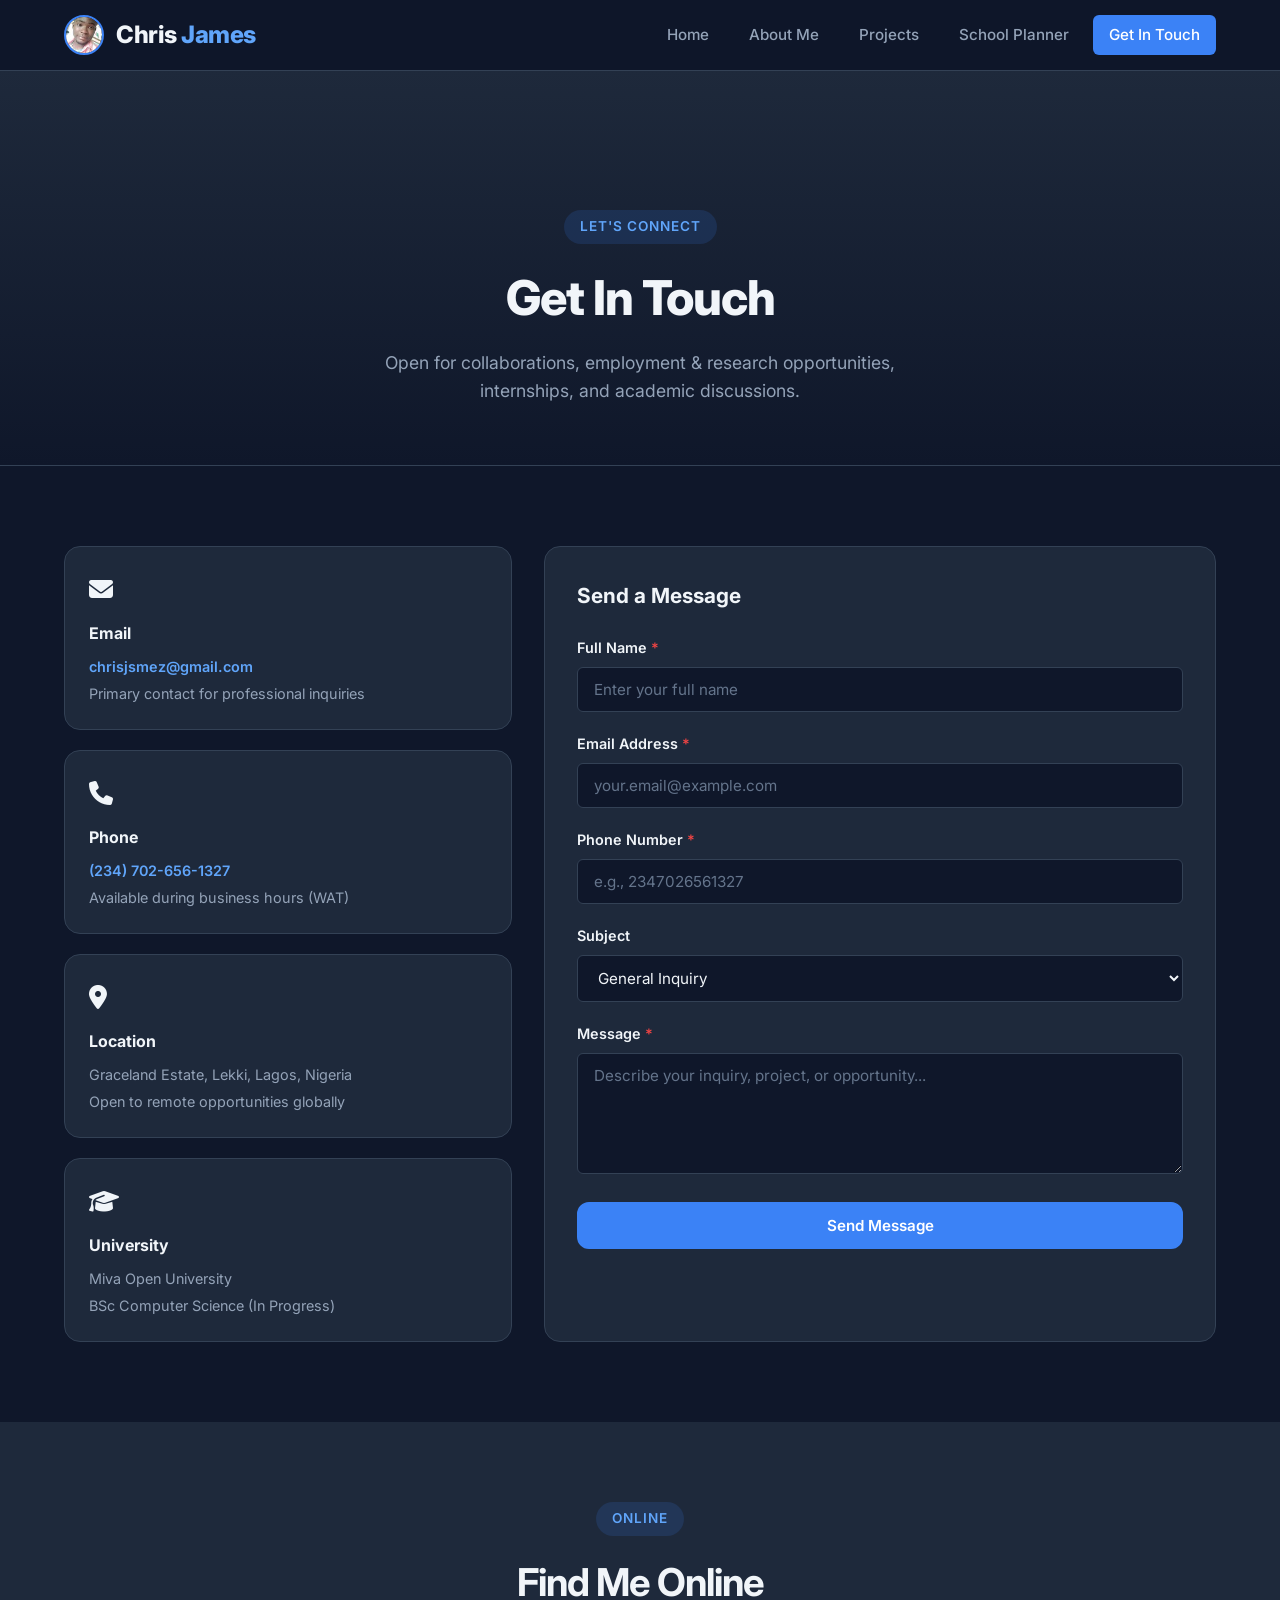
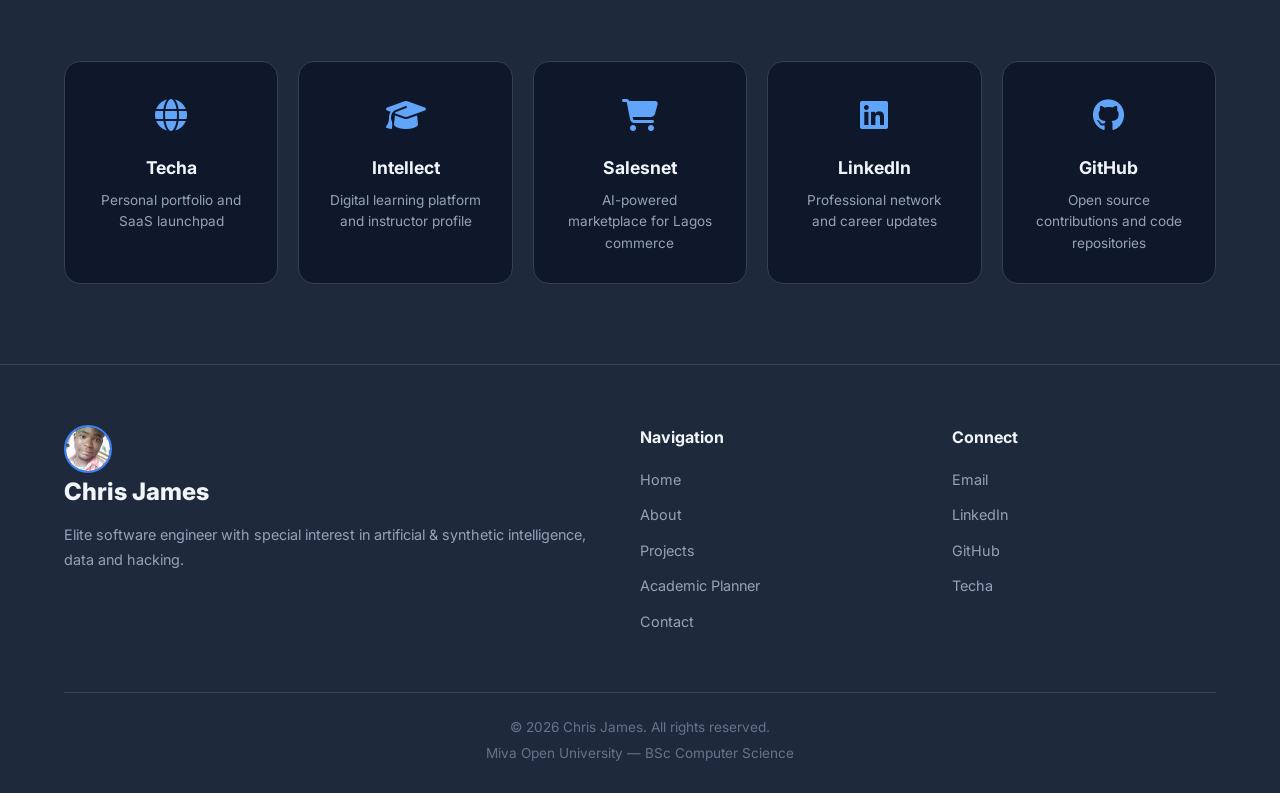
==== contact.html @ 39017139 "improved the contacts and performance page" ====
<!DOCTYPE html>
<html lang="en">
<head>
    <meta charset="UTF-8">
    <meta name="viewport" content="width=device-width, initial-scale=1.0">
    <meta name="description" content="Contact Christopher James - get in touch for collaborations, projects, or academic inquiries.">
    <title>Contact | Christopher James</title>
    <link rel="icon" href="assets/images/me/edidem.webp">
    <link rel="stylesheet" href="./assets/css/style.css">
    <link rel="preconnect" href="https://fonts.googleapis.com">
    <link href="https://fonts.googleapis.com/css2?family=Inter:wght@300;400;500;600;700;800&display=swap" rel="stylesheet">
    <link rel="stylesheet" href="https://cdnjs.cloudflare.com/ajax/libs/font-awesome/6.5.1/css/all.min.css">
<base target="_blank">
</head>
<body>
    <!-- Navigation -->
    <nav class="navbar" id="navbar">
        <div class="nav-container">
            <a href="index.html" class="nav-brand">
                <img src="assets/images/avatar-nav.jpg" alt="Christopher James" class="nav-avatar">
                <span class="nav-logo">Chris <span style="color: #60a5fa;">James</span></span>
            </a>
            <button class="nav-toggle" id="navToggle" aria-label="Toggle navigation">
                <span class="hamburger"></span>
                <span class="hamburger"></span>
                <span class="hamburger"></span>
            </button>
            <ul class="nav-menu" id="navMenu">
                <li><a href="index.html" class="nav-link">Home</a></li>
                <li><a href="about.html" class="nav-link">About Me</a></li>
                <li><a href="projects.html" class="nav-link">Projects</a></li>
                <li><a href="academic.html" class="nav-link">School Planner</a></li>
                <li><a href="contact.html" class="nav-link active">Get In Touch</a></li>
            </ul>
        </div>
    </nav>

    <main class="page-content">
        <section class="page-header">
            <div class="container">
                <span class="page-tag">Let's Connect</span>
                <h1 class="page-title">Get In Touch</h1>
                <p class="page-desc">Open for collaborations, employment & research opportunities, internships, and academic discussions.</p>
            </div>
        </section>

        <section class="section">
            <div class="container">
                <div class="contact-layout">
                    <!-- Contact Info -->
                    <div class="contact-info">
                        <div class="info-card">
                            <div class="info-icon"><i class="fas fa-envelope"></i></div>
                            <h3>Email</h3>
                            <p><a href="mailto:chrisjsmez@gmail.com">chrisjsmez@gmail.com</a></p>
                            <p class="info-note">Primary contact for professional inquiries</p>
                        </div>
                        <div class="info-card">
                            <div class="info-icon"><i class="fas fa-phone"></i></div>
                            <h3>Phone</h3>
                            <p><a href="tel:+2347026561327">(234) 702-656-1327</a></p>
                            <p class="info-note">Available during business hours (WAT)</p>
                        </div>
                        <div class="info-card">
                            <div class="info-icon"><i class="fas fa-location-dot"></i></div>
                            <h3>Location</h3>
                            <p>Graceland Estate, Lekki, Lagos, Nigeria</p>
                            <p class="info-note">Open to remote opportunities globally</p>
                        </div>
                        <div class="info-card">
                            <div class="info-icon"><i class="fas fa-graduation-cap"></i></div>
                            <h3>University</h3>
                            <p>Miva Open University</p>
                            <p class="info-note">BSc Computer Science (In Progress)</p>
                        </div>
                    </div>

                    <!-- Contact Form -->
                    <div class="contact-form-card">
                        <h2>Send a Message</h2>
                        <form id="contactForm" class="contact-form" novalidate>
                            <div class="form-group">
                                <label for="contactName">Full Name <span class="required">*</span></label>
                                <input type="text" id="contactName" name="name" placeholder="Enter your full name" required>
                                <span class="error-message" id="nameError">Name is required</span>
                            </div>
                            <div class="form-group">
                                <label for="contactEmail">Email Address <span class="required">*</span></label>
                                <input type="email" id="contactEmail" name="email" placeholder="your.email@example.com" required>
                                <span class="error-message" id="emailError">Please enter a valid email address</span>
                            </div>
                            <div class="form-group">
                                <label for="contactPhone">Phone Number <span class="required">*</span></label>
                                <input type="tel" id="contactPhone" name="phone" placeholder="e.g., 2347026561327" required>
                                <span class="error-message" id="phoneError">Phone number must contain only digits</span>
                            </div>
                            <div class="form-group">
                                <label for="contactSubject">Subject</label>
                                <select id="contactSubject" name="subject">
                                    <option value="general">General Inquiry</option>
                                    <option value="collaboration">Project Collaboration</option>
                                    <option value="internship">Internship Opportunity</option>
                                    <option value="academic">Academic Discussion</option>
                                    <option value="hiring">Hiring / Recruitment</option>
                                </select>
                            </div>
                            <div class="form-group">
                                <label for="contactMessage">Message <span class="required">*</span></label>
                                <textarea id="contactMessage" name="message" rows="5" placeholder="Describe your inquiry, project, or opportunity..." required></textarea>
                                <span class="error-message" id="messageError">Message cannot be empty</span>
                            </div>
                            <button type="submit" class="btn btn-primary btn-full">Send Message</button>
                        </form>
                        <div id="formSuccess" class="form-success">
                            <div class="success-icon"><i class="fas fa-check"></i></div>
                            <h3>Message Sent Successfully</h3>
                            <p>Thank you for reaching out. I will respond within 24-48 hours.</p>
                        </div>
                    </div>
                </div>
            </div>
        </section>

        <!-- Social Links -->
        <section class="section section-alt">
            <div class="container">
                <div class="section-header">
                    <span class="section-tag">Online</span>
                    <h2 class="section-title">Find Me Online</h2>
                </div>
                <div class="social-grid">
                    <a href="https://techa.salesnet.ng" target="_blank" class="social-card">
                        <div class="social-icon"><i class="fas fa-globe"></i></div>
                        <h3>Techa</h3>
                        <p>Personal portfolio and SaaS launchpad</p>
                    </a>
                    <a href="https://intellect.salesnet.ng/instructors/chrisjsm" target="_blank" class="social-card">
                        <div class="social-icon"><i class="fas fa-graduation-cap"></i></div>
                        <h3>Intellect</h3>
                        <p>Digital learning platform and instructor profile</p>
                    </a>
                    <a href="https://salesnet.ng" target="_blank" class="social-card">
                        <div class="social-icon"><i class="fas fa-cart-shopping"></i></div>
                        <h3>Salesnet</h3>
                        <p>AI-powered marketplace for Lagos commerce</p>
                    </a>
                    <a href="https://linkedin.com" target="_blank" class="social-card">
                        <div class="social-icon"><i class="fab fa-linkedin"></i></div>
                        <h3>LinkedIn</h3>
                        <p>Professional network and career updates</p>
                    </a>
                    <a href="https://github.com" target="_blank" class="social-card">
                        <div class="social-icon"><i class="fab fa-github"></i></div>
                        <h3>GitHub</h3>
                        <p>Open source contributions and code repositories</p>
                    </a>
                </div>
            </div>
        </section>
    </main>

    <!-- Footer -->
    <footer class="footer">
        <div class="container">
            <div class="footer-grid">
                <div class="footer-brand">
                    <a href="index.html" class="footer-logo-link">
                        <div class="footer-avatar-wrapper">
                            <img src="assets/images/avatar-nav.jpg" alt="Christopher James" class="footer-avatar">
                        </div>
                        <div class="footer-logo-text"> 
                            <span class="footer-logo">Chris James</span>
                        </div>
                    </a>
                    <p>Elite software engineer with special interest in artificial & synthetic intelligence, data and hacking.</p>
                </div>
                <div class="footer-links">
                    <h4>Navigation</h4>
                    <ul>
                        <li><a href="index.html">Home</a></li>
                        <li><a href="about.html">About</a></li>
                        <li><a href="projects.html">Projects</a></li>
                        <li><a href="academic.html">Academic Planner</a></li>
                        <li><a href="contact.html">Contact</a></li>
                    </ul>
                </div>
                <div class="footer-links">
                    <h4>Connect</h4>
                    <ul>
                        <li><a href="mailto:chrisjsmez@gmail.com">Email</a></li>
                        <li><a href="https://www.linkedin.com/in/chrisjsm/" target="_blank">LinkedIn</a></li>
                        <li><a href="https://github.com/russiantech" target="_blank">GitHub</a></li>
                        <li><a href="https://techa.salesnet.ng" target="_blank">Techa</a></li>
                    </ul>
                </div>
            </div>
            <div class="footer-bottom">
                <p>&copy; 2026 Chris James. All rights reserved.</p>
                <p>Miva Open University — BSc Computer Science</p>
            </div>
        </div>
    </footer>

    <script src="assets/js/main.js"></script>
    <script src="assets/js/contact.js"></script>
</body>
</html>
---- assets/css/style.css ----
/* ============================================
   CHRISTOPHER JAMES PORTFOLIO
   COS 106 - Introduction to Web Technologies
   Miva Open University
   ============================================ */

/* CSS Variables */
/*
:root {
    --primary: #5826ee;
    --primary-dark: #3f1bb3;
    --primary-light: #60a5fa;
    --secondary: #8b5cf6;
    --accent: #06b6d4;
    --success: #10b981;
    --warning: #f59e0b;
    --danger: #ef4444;

    --bg-dark: #0f172a;
    --bg-card: #1e293b;
    --bg-card-hover: #334155;
    --bg-input: #0f172a;

    --text-primary: #f1f5f9;
    --text-secondary: #94a3b8;
    --text-muted: #64748b;
    --text-inverse: #0f172a;

    --border: #334155;
    --border-light: #475569;

    --shadow-sm: 0 1px 2px rgba(0,0,0,0.3);
    --shadow: 0 4px 6px -1px rgba(0,0,0,0.4);
    --shadow-lg: 0 10px 15px -3px rgba(0,0,0,0.5);
    --shadow-glow: 0 0 20px rgba(59,130,246,0.3);

    --radius-sm: 6px;
    --radius: 12px;
    --radius-lg: 16px;
    --radius-xl: 24px;

    --transition: all 0.3s cubic-bezier(0.4, 0, 0.2, 1);
    --transition-slow: all 0.5s cubic-bezier(0.4, 0, 0.2, 1);
}
*/

/* v2 */

/* CSS Variables */
:root {
    --primary: #3b82f6;
    --primary-dark: #2563eb;
    --primary-light: #60a5fa;
    --secondary: #8b5cf6;
    --accent: #06b6d4;
    --success: #10b981;
    --warning: #f59e0b;
    --danger: #ef4444;

    --bg-dark: #0f172a;
    --bg-card: #1e293b;
    --bg-card-hover: #334155;
    --bg-input: #0f172a;

    --text-primary: #f1f5f9;
    --text-secondary: #94a3b8;
    --text-muted: #64748b;
    --text-inverse: #0f172a;

    --border: #334155;
    --border-light: #475569;

    --shadow-sm: 0 1px 2px rgba(0,0,0,0.3);
    --shadow: 0 4px 6px -1px rgba(0,0,0,0.4);
    --shadow-lg: 0 10px 15px -3px rgba(0,0,0,0.5);
    --shadow-glow: 0 0 20px rgba(59,130,246,0.3);

    --radius-sm: 6px;
    --radius: 12px;
    --radius-lg: 16px;
    --radius-xl: 24px;

    --transition: all 0.3s cubic-bezier(0.4, 0, 0.2, 1);
    --transition-slow: all 0.5s cubic-bezier(0.4, 0, 0.2, 1);
}

/* Reset & Base */
*, *::before, *::after {
    margin: 0;
    padding: 0;
    box-sizing: border-box;
}

html {
    scroll-behavior: smooth;
    font-size: 16px;
}

body {
    font-family: 'Inter', -apple-system, BlinkMacSystemFont, 'Segoe UI', Roboto, sans-serif;
    background-color: var(--bg-dark);
    color: var(--text-primary);
    line-height: 1.6;
    overflow-x: hidden;
    -webkit-font-smoothing: antialiased;
}

a {
    color: var(--primary-light);
    text-decoration: none;
    transition: var(--transition);
}

a:hover {
    color: var(--primary);
}

img {
    max-width: 100%;
    height: auto;
    display: block;
}

/* Container */
.container {
    max-width: 1200px;
    margin: 0 auto;
    padding: 0 24px;
}

/* ============================================
   NAVIGATION
   ============================================ */
.navbar {
    position: fixed;
    top: 0;
    left: 0;
    right: 0;
    z-index: 1000;
    background: rgba(15, 23, 42, 0.85);
    backdrop-filter: blur(20px);
    -webkit-backdrop-filter: blur(20px);
    border-bottom: 1px solid var(--border);
    transition: var(--transition);
}

.nav-container {
    max-width: 1200px;
    margin: 0 auto;
    padding: 0 24px;
    display: flex;
    align-items: center;
    justify-content: space-between;
    height: 70px;
}

.nav-logo {
    font-size: 1.5rem;
    font-weight: 800;
    color: var(--text-primary);
    letter-spacing: -0.5px;

    
}

.nav-brand { display: flex; align-items: center; gap: 12px; }
.nav-avatar { width: 40px; height: 40px; border-radius: 50%; border: 2px solid var(--primary); object-fit: cover; }


.logo-bracket {
    color: var(--primary);
}

.nav-menu {
    display: flex;
    list-style: none;
    gap: 8px;
}

.nav-link {
    display: block;
    padding: 8px 16px;
    border-radius: var(--radius-sm);
    color: var(--text-secondary);
    font-weight: 500;
    font-size: 0.95rem;
    transition: var(--transition);
}

.nav-link:hover,
.nav-link.active {
    color: var(--text-primary);
    background: var(--bg-card);
}

.nav-link.active {
    background: var(--primary);
    color: white;
}

/* Mobile Toggle */
.nav-toggle {
    display: none;
    flex-direction: column;
    gap: 5px;
    background: none;
    border: none;
    cursor: pointer;
    padding: 8px;
}

.hamburger {
    display: block;
    width: 24px;
    height: 2px;
    background: var(--text-primary);
    border-radius: 2px;
    transition: var(--transition);
}

/* ============================================
   HERO SECTION
   ============================================ */
.hero {
    position: relative;
    min-height: 100vh;
    display: flex;
    flex-direction: column;
    align-items: center;
    justify-content: center;
    text-align: center;
    padding: 120px 24px 80px;
    overflow: hidden;
}

.hero-bg {
    position: absolute;
    inset: 0;
    z-index: 0;
}

.hero-bg-img {
    width: 100%;
    height: 100%;
    object-fit: cover;
    opacity: 0.3;
}

.hero-overlay {
    position: absolute;
    inset: 0;
    background: linear-gradient(180deg, rgba(15,23,42,0.6) 0%, var(--bg-dark) 100%);
}

.hero-content {
    position: relative;
    z-index: 1;
    max-width: 800px;
}

.hero-avatar {
    margin-bottom: 24px;
}

.avatar-img {
    width: 160px;
    height: 160px;
    border-radius: 50%;
    border: 3px solid var(--primary);
    box-shadow: var(--shadow-glow);
    margin: 0 auto;
    object-fit: cover;
}

.hero-title {
    font-size: clamp(2.5rem, 5vw, 4rem);
    font-weight: 800;
    letter-spacing: -2px;
    margin-bottom: 12px;
    background: linear-gradient(135deg, var(--text-primary) 0%, var(--primary-light) 100%);
    -webkit-background-clip: text;
    -webkit-text-fill-color: transparent;
    background-clip: text;
}

.hero-subtitle {
    font-size: 1.1rem;
    color: var(--text-secondary);
    margin-bottom: 8px;
    font-weight: 500;
}

.hero-tagline {
    font-size: 1rem;
    color: var(--primary-light);
    margin-bottom: 32px;
    font-weight: 500;
}

.hero-cta {
    display: flex;
    gap: 16px;
    justify-content: center;
    margin-bottom: 48px;
    flex-wrap: wrap;
}

.hero-stats {
    display: flex;
    justify-content: center;
    gap: 48px;
    flex-wrap: wrap;
}

.stat {
    text-align: center;
}

.stat-number {
    display: block;
    font-size: 2.5rem;
    font-weight: 800;
    color: var(--primary);
    line-height: 1;
}

.stat-label {
    font-size: 0.85rem;
    color: var(--text-secondary);
    margin-top: 4px;
}

.scroll-indicator {
    position: absolute;
    bottom: 32px;
    left: 50%;
    transform: translateX(-50%);
    animation: bounce 2s infinite;
}

.scroll-arrow {
    font-size: 1.5rem;
    color: var(--text-muted);
}

@keyframes bounce {
    0%, 20%, 50%, 80%, 100% { transform: translateX(-50%) translateY(0); }
    40% { transform: translateX(-50%) translateY(-10px); }
    60% { transform: translateX(-50%) translateY(-5px); }
}

/* ============================================
   BUTTONS
   ============================================ */
.btn {
    display: inline-flex;
    align-items: center;
    justify-content: center;
    padding: 12px 28px;
    border-radius: var(--radius);
    font-weight: 600;
    font-size: 0.95rem;
    cursor: pointer;
    transition: var(--transition);
    border: 2px solid transparent;
    font-family: inherit;
}

.btn-primary {
    background: var(--primary);
    color: white;
    border-color: var(--primary);
}

.btn-primary:hover {
    background: var(--primary-dark);
    border-color: var(--primary-dark);
    transform: translateY(-2px);
    box-shadow: var(--shadow-glow);
}

.btn-outline {
    background: transparent;
    color: var(--text-primary);
    border-color: var(--border-light);
}

.btn-outline:hover {
    background: var(--bg-card);
    border-color: var(--primary);
    color: var(--primary-light);
}

.btn-secondary {
    background: var(--bg-card);
    color: var(--text-primary);
    border-color: var(--border);
}

.btn-secondary:hover {
    background: var(--bg-card-hover);
    border-color: var(--primary);
}

.btn-full {
    width: 100%;
}

/* ============================================
   SECTIONS
   ============================================ */
.section {
    padding: 80px 0;
}

.section-alt {
    background: var(--bg-card);
}

.section-header {
    text-align: center;
    margin-bottom: 48px;
}

.section-tag {
    display: inline-block;
    padding: 6px 16px;
    background: rgba(59, 130, 246, 0.15);
    color: var(--primary-light);
    border-radius: 100px;
    font-size: 0.85rem;
    font-weight: 600;
    text-transform: uppercase;
    letter-spacing: 1px;
    margin-bottom: 16px;
}

.section-title {
    font-size: clamp(1.8rem, 3vw, 2.5rem);
    font-weight: 700;
    margin-bottom: 12px;
    letter-spacing: -1px;
}

.section-desc {
    color: var(--text-secondary);
    max-width: 600px;
    margin: 0 auto;
}

/* Page Header */
.page-header {
    padding: 140px 0 60px;
    text-align: center;
    background: linear-gradient(180deg, var(--bg-card) 0%, var(--bg-dark) 100%);
    border-bottom: 1px solid var(--border);
}

.page-tag {
    display: inline-block;
    padding: 6px 16px;
    background: rgba(59, 130, 246, 0.15);
    color: var(--primary-light);
    border-radius: 100px;
    font-size: 0.85rem;
    font-weight: 600;
    text-transform: uppercase;
    letter-spacing: 1px;
    margin-bottom: 16px;
}

.page-title {
    font-size: clamp(2rem, 4vw, 3rem);
    font-weight: 800;
    margin-bottom: 12px;
    letter-spacing: -1px;
}

.page-desc {
    color: var(--text-secondary);
    max-width: 600px;
    margin: 0 auto;
    font-size: 1.1rem;
}

.page-content {
    padding-top: 70px;
}

/* ============================================
   WELCOME CARDS
   ============================================ */
.welcome-grid {
    display: grid;
    grid-template-columns: repeat(auto-fit, minmax(300px, 1fr));
    gap: 24px;
}

.welcome-card {
    background: var(--bg-card);
    border: 1px solid var(--border);
    border-radius: var(--radius-lg);
    padding: 32px;
    transition: var(--transition);
}

.welcome-card:hover {
    transform: translateY(-4px);
    border-color: var(--primary);
    box-shadow: var(--shadow-lg);
}

.welcome-icon {
    font-size: 2.5rem;
    margin-bottom: 16px;
}

.welcome-card h3 {
    font-size: 1.25rem;
    margin-bottom: 12px;
    color: var(--text-primary);
}

.welcome-card p {
    color: var(--text-secondary);
    font-size: 0.95rem;
    line-height: 1.7;
}

/* ============================================
   CERTIFICATIONS
   ============================================ */
.certs-grid {
    display: grid;
    grid-template-columns: repeat(auto-fit, minmax(300px, 1fr));
    gap: 24px;
    margin-bottom: 32px;
}

.cert-card {
    background: var(--bg-card);
    border: 1px solid var(--border);
    border-radius: var(--radius-lg);
    padding: 28px;
    transition: var(--transition);
    position: relative;
    overflow: hidden;
}

.cert-card::before {
    content: '';
    position: absolute;
    top: 0;
    left: 0;
    right: 0;
    height: 3px;
    background: linear-gradient(90deg, var(--primary), var(--secondary));
}

.cert-card:hover {
    transform: translateY(-4px);
    border-color: var(--primary);
    box-shadow: var(--shadow-lg);
}

.cert-badge {
    display: inline-block;
    padding: 4px 12px;
    background: var(--primary);
    color: white;
    border-radius: 4px;
    font-size: 0.75rem;
    font-weight: 700;
    text-transform: uppercase;
    letter-spacing: 1px;
    margin-bottom: 16px;
}

.cert-card h3 {
    font-size: 1.2rem;
    margin-bottom: 12px;
}

.cert-card p {
    color: var(--text-secondary);
    font-size: 0.9rem;
    line-height: 1.6;
    margin-bottom: 16px;
}

.cert-date {
    font-size: 0.85rem;
    color: var(--text-muted);
}

.certs-cta {
    text-align: center;
}

/* Cert Detail Cards (About Page) */
.certs-detail {
    display: flex;
    flex-direction: column;
    gap: 24px;
}

.cert-detail-card {
    background: var(--bg-card);
    border: 1px solid var(--border);
    border-radius: var(--radius-lg);
    overflow: hidden;
    transition: var(--transition);
}

.cert-detail-card:hover {
    border-color: var(--primary);
}

.cert-header {
    display: flex;
    align-items: center;
    gap: 20px;
    padding: 24px 28px;
    border-bottom: 1px solid var(--border);
}

.cert-logo {
    width: 56px;
    height: 56px;
    background: linear-gradient(135deg, var(--primary), var(--secondary));
    border-radius: var(--radius);
    display: flex;
    align-items: center;
    justify-content: center;
    font-weight: 800;
    font-size: 0.85rem;
    color: white;
    flex-shrink: 0;
}

.cert-meta h3 {
    font-size: 1.2rem;
    margin-bottom: 4px;
}

.cert-provider {
    color: var(--text-secondary);
    font-size: 0.9rem;
}

.cert-body {
    padding: 24px 28px;
}

.cert-body p {
    color: var(--text-secondary);
    line-height: 1.7;
    margin-bottom: 16px;
}

.cert-skills {
    display: flex;
    flex-wrap: wrap;
    gap: 8px;
}

.cert-skills span {
    padding: 4px 12px;
    background: rgba(59, 130, 246, 0.1);
    color: var(--primary-light);
    border-radius: 100px;
    font-size: 0.8rem;
    font-weight: 500;
}

.cert-footer {
    display: flex;
    justify-content: space-between;
    align-items: center;
    padding: 16px 28px;
    background: rgba(0,0,0,0.2);
    border-top: 1px solid var(--border);
}

.cert-status {
    color: var(--success);
    font-weight: 600;
    font-size: 0.9rem;
}

/* ============================================
   PROJECTS
   ============================================ */
.projects-grid {
    display: grid;
    grid-template-columns: repeat(auto-fit, minmax(340px, 1fr));
    gap: 28px;
    margin-bottom: 32px;
}

.project-card {
    background: var(--bg-card);
    border: 1px solid var(--border);
    border-radius: var(--radius-lg);
    overflow: hidden;
    transition: var(--transition);
}

.project-card:hover {
    transform: translateY(-6px);
    border-color: var(--primary);
    box-shadow: var(--shadow-lg);
}

.project-image {
    position: relative;
    overflow: hidden;
    aspect-ratio: 16/10;
}

.project-image img {
    width: 100%;
    height: 100%;
    object-fit: cover;
    transition: var(--transition-slow);
}

.project-card:hover .project-image img {
    transform: scale(1.05);
}

.project-overlay {
    position: absolute;
    inset: 0;
    background: rgba(15, 23, 42, 0.8);
    display: flex;
    align-items: center;
    justify-content: center;
    opacity: 0;
    transition: var(--transition);
}

.project-card:hover .project-overlay {
    opacity: 1;
}

.project-link {
    padding: 10px 24px;
    background: var(--primary);
    color: white;
    border-radius: var(--radius);
    font-weight: 600;
    font-size: 0.9rem;
}

.project-link:hover {
    background: var(--primary-dark);
    color: white;
}

.project-info {
    padding: 24px;
}

.project-info h3 {
    font-size: 1.2rem;
    margin-bottom: 10px;
}

.project-info p {
    color: var(--text-secondary);
    font-size: 0.9rem;
    line-height: 1.6;
    margin-bottom: 16px;
}

.project-tags {
    display: flex;
    flex-wrap: wrap;
    gap: 8px;
}

.project-tags span {
    padding: 4px 10px;
    background: rgba(59, 130, 246, 0.1);
    color: var(--primary-light);
    border-radius: 4px;
    font-size: 0.75rem;
    font-weight: 600;
}

.projects-cta {
    text-align: center;
}

/* Full Project Cards (Projects Page) */
.projects-full-grid {
    display: flex;
    flex-direction: column;
    gap: 40px;
}

.project-full-card {
    background: var(--bg-card);
    border: 1px solid var(--border);
    border-radius: var(--radius-lg);
    overflow: hidden;
    transition: var(--transition);
}

.project-full-card:hover {
    border-color: var(--primary);
}

.project-full-image {
    position: relative;
    overflow: hidden;
    aspect-ratio: 21/9;
}

.project-full-image img {
    width: 100%;
    height: 100%;
    object-fit: cover;
}

.project-full-overlay {
    position: absolute;
    inset: 0;
    background: rgba(15, 23, 42, 0.7);
    display: flex;
    align-items: center;
    justify-content: center;
    gap: 16px;
    opacity: 0;
    transition: var(--transition);
}

.project-full-card:hover .project-full-overlay {
    opacity: 1;
}

.project-link-btn {
    padding: 12px 28px;
    background: var(--primary);
    color: white;
    border-radius: var(--radius);
    font-weight: 600;
    transition: var(--transition);
}

.project-link-btn:hover {
    background: var(--primary-dark);
    color: white;
    transform: translateY(-2px);
}

.project-link-btn.secondary {
    background: transparent;
    border: 2px solid var(--primary);
}

.project-link-btn.disabled {
    background: var(--bg-card-hover);
    color: var(--text-muted);
    cursor: default;
}

.project-full-content {
    padding: 32px;
}

.project-header {
    display: flex;
    justify-content: space-between;
    align-items: center;
    flex-wrap: wrap;
    gap: 8px;
    margin-bottom: 16px;
}

.project-header h2 {
    font-size: 1.5rem;
}

.project-role {
    color: var(--primary-light);
    font-weight: 600;
    font-size: 0.9rem;
}

.project-desc {
    color: var(--text-secondary);
    line-height: 1.7;
    margin-bottom: 24px;
}

.project-features {
    margin-bottom: 24px;
}

.project-features h4 {
    font-size: 1rem;
    margin-bottom: 12px;
    color: var(--text-primary);
}

.project-features ul {
    list-style: none;
    padding: 0;
}

.project-features li {
    padding: 6px 0;
    padding-left: 24px;
    position: relative;
    color: var(--text-secondary);
    font-size: 0.95rem;
}

.project-features li::before {
    content: '→';
    position: absolute;
    left: 0;
    color: var(--primary);
    font-weight: 700;
}

.project-tech {
    display: flex;
    flex-wrap: wrap;
    gap: 8px;
}

.tech-tag {
    padding: 6px 14px;
    background: rgba(59, 130, 246, 0.1);
    color: var(--primary-light);
    border-radius: 100px;
    font-size: 0.8rem;
    font-weight: 600;
}

/* ============================================
   ABOUT PAGE
   ============================================ */
.about-grid {
    display: grid;
    grid-template-columns: 1fr 2fr;
    gap: 48px;
    align-items: start;
}

.about-image {
    position: relative;
}

.about-img {
    width: 100%;
    border-radius: var(--radius-lg);
    border: 2px solid var(--border);
}

.about-image-accent {
    position: absolute;
    bottom: -16px;
    right: -16px;
    width: 80px;
    height: 80px;
    background: linear-gradient(135deg, var(--primary), var(--secondary));
    border-radius: var(--radius);
    z-index: -1;
}

.about-content h2 {
    font-size: 2rem;
    margin-bottom: 8px;
}

.about-role {
    color: var(--primary-light);
    font-weight: 600;
    margin-bottom: 20px;
    display: block;
}

.about-text {
    color: var(--text-secondary);
    line-height: 1.8;
    margin-bottom: 16px;
}

.about-info {
    display: grid;
    grid-template-columns: repeat(2, 1fr);
    gap: 16px;
    margin-top: 24px;
    padding-top: 24px;
    border-top: 1px solid var(--border);
}

.info-item {
    display: flex;
    flex-direction: column;
    gap: 4px;
}

.info-label {
    font-size: 0.8rem;
    color: var(--text-muted);
    text-transform: uppercase;
    letter-spacing: 1px;
}

.info-value {
    font-weight: 600;
    color: var(--text-primary);
}

/* Timeline */
.timeline {
    position: relative;
    padding-left: 32px;
}

.timeline::before {
    content: '';
    position: absolute;
    left: 8px;
    top: 0;
    bottom: 0;
    width: 2px;
    background: var(--border);
}

.timeline-item {
    position: relative;
    padding-bottom: 32px;
}

.timeline-marker {
    position: absolute;
    left: -28px;
    top: 4px;
    width: 16px;
    height: 16px;
    background: var(--primary);
    border-radius: 50%;
    border: 3px solid var(--bg-dark);
    box-shadow: 0 0 0 3px var(--primary);
}

.timeline-content {
    background: var(--bg-dark);
    border: 1px solid var(--border);
    border-radius: var(--radius);
    padding: 24px;
}

.timeline-date {
    display: inline-block;
    padding: 4px 12px;
    background: rgba(59, 130, 246, 0.1);
    color: var(--primary-light);
    border-radius: 4px;
    font-size: 0.8rem;
    font-weight: 600;
    margin-bottom: 12px;
}

.timeline-content h3 {
    font-size: 1.2rem;
    margin-bottom: 4px;
}

.timeline-org {
    color: var(--primary-light);
    font-weight: 600;
    font-size: 0.9rem;
    margin-bottom: 12px;
}

.timeline-content p {
    color: var(--text-secondary);
    font-size: 0.95rem;
    line-height: 1.7;
}

/* Aspirations */
.aspirations-grid {
    display: grid;
    grid-template-columns: repeat(auto-fit, minmax(260px, 1fr));
    gap: 24px;
}

.aspiration-card {
    background: var(--bg-dark);
    border: 1px solid var(--border);
    border-radius: var(--radius-lg);
    padding: 28px;
    transition: var(--transition);
}

.aspiration-card:hover {
    border-color: var(--primary);
    transform: translateY(-4px);
}

.aspiration-icon {
    font-size: 2rem;
    margin-bottom: 16px;
}

.aspiration-card h3 {
    font-size: 1.1rem;
    margin-bottom: 12px;
}

.aspiration-card p {
    color: var(--text-secondary);
    font-size: 0.9rem;
    line-height: 1.7;
}

/* Skills */
.skills-container {
    display: flex;
    flex-direction: column;
    gap: 24px;
}

.skill-category {
    background: var(--bg-dark);
    border: 1px solid var(--border);
    border-radius: var(--radius);
    padding: 24px;
}

.skill-category h3 {
    font-size: 1rem;
    margin-bottom: 16px;
    color: var(--primary-light);
}

.skill-tags {
    display: flex;
    flex-wrap: wrap;
    gap: 10px;
}

.skill-tag {
    padding: 8px 16px;
    background: rgba(59, 130, 246, 0.1);
    color: var(--text-primary);
    border: 1px solid var(--border-light);
    border-radius: 100px;
    font-size: 0.85rem;
    font-weight: 500;
    transition: var(--transition);
}

.skill-tag:hover {
    background: var(--primary);
    color: white;
    border-color: var(--primary);
    transform: translateY(-2px);
}

/* Hobbies */
.hobbies-grid {
    display: grid;
    grid-template-columns: repeat(auto-fit, minmax(260px, 1fr));
    gap: 24px;
}

.hobby-card {
    background: var(--bg-dark);
    border: 1px solid var(--border);
    border-radius: var(--radius-lg);
    padding: 28px;
    text-align: center;
    transition: var(--transition);
}

.hobby-card:hover {
    border-color: var(--secondary);
    transform: translateY(-4px);
}

.hobby-icon {
    font-size: 2.5rem;
    margin-bottom: 16px;
}

.hobby-card h3 {
    font-size: 1.1rem;
    margin-bottom: 12px;
}

.hobby-card p {
    color: var(--text-secondary);
    font-size: 0.9rem;
    line-height: 1.7;
}

/* ============================================
   ACADEMIC PLANNER
   ============================================ */
.planner-layout {
    display: grid;
    grid-template-columns: 1fr 1fr;
    gap: 24px;
    margin-bottom: 32px;
}

.planner-input-card {
    background: var(--bg-card);
    border: 1px solid var(--border);
    border-radius: var(--radius-lg);
    padding: 32px;
}

.planner-input-card h2 {
    font-size: 1.3rem;
    margin-bottom: 24px;
}

.planner-stats {
    display: grid;
    grid-template-columns: repeat(2, 1fr);
    gap: 16px;
}

.stat-card {
    background: var(--bg-card);
    border: 1px solid var(--border);
    border-radius: var(--radius);
    padding: 24px;
    text-align: center;
    transition: var(--transition);
}

.stat-card:hover {
    border-color: var(--primary);
}

.stat-card .stat-number {
    font-size: 2rem;
    font-weight: 800;
    color: var(--primary);
}

.stat-card .stat-label {
    font-size: 0.85rem;
    color: var(--text-secondary);
    margin-top: 4px;
}

/* Form Elements */
.form-group {
    margin-bottom: 20px;
}

.form-group label {
    display: block;
    font-size: 0.9rem;
    font-weight: 600;
    margin-bottom: 8px;
    color: var(--text-primary);
}

.form-group input,
.form-group select,
.form-group textarea {
    width: 100%;
    padding: 12px 16px;
    background: var(--bg-input);
    border: 1px solid var(--border);
    border-radius: var(--radius-sm);
    color: var(--text-primary);
    font-family: inherit;
    font-size: 0.95rem;
    transition: var(--transition);
}

.form-group input:focus,
.form-group select:focus,
.form-group textarea:focus {
    outline: none;
    border-color: var(--primary);
    box-shadow: 0 0 0 3px rgba(59, 130, 246, 0.15);
}

.form-group input::placeholder,
.form-group textarea::placeholder {
    color: var(--text-muted);
}

/* Planner Filters */
.planner-filters {
    display: flex;
    gap: 12px;
    margin-bottom: 24px;
    flex-wrap: wrap;
}

.filter-btn {
    padding: 8px 20px;
    background: var(--bg-card);
    border: 1px solid var(--border);
    border-radius: 100px;
    color: var(--text-secondary);
    font-weight: 600;
    font-size: 0.85rem;
    cursor: pointer;
    transition: var(--transition);
    font-family: inherit;
}

.filter-btn:hover,
.filter-btn.active {
    background: var(--primary);
    color: white;
    border-color: var(--primary);
}

/* Task List */
.task-list-container {
    background: var(--bg-card);
    border: 1px solid var(--border);
    border-radius: var(--radius-lg);
    padding: 24px;
    min-height: 200px;
}

.task-list {
    display: flex;
    flex-direction: column;
    gap: 12px;
}

.task-item {
    display: flex;
    align-items: center;
    gap: 16px;
    padding: 16px 20px;
    background: var(--bg-dark);
    border: 1px solid var(--border);
    border-radius: var(--radius);
    transition: var(--transition);
}

.task-item:hover {
    border-color: var(--border-light);
}

.task-item.completed {
    opacity: 0.6;
}

.task-item.completed .task-title {
    text-decoration: line-through;
    color: var(--text-muted);
}

.task-checkbox {
    width: 22px;
    height: 22px;
    border: 2px solid var(--border-light);
    border-radius: 6px;
    cursor: pointer;
    display: flex;
    align-items: center;
    justify-content: center;
    transition: var(--transition);
    flex-shrink: 0;
}

.task-checkbox:hover {
    border-color: var(--primary);
}

.task-checkbox.checked {
    background: var(--success);
    border-color: var(--success);
}

.task-checkbox.checked::after {
    content: '✓';
    color: white;
    font-size: 0.8rem;
    font-weight: 700;
}

.task-content {
    flex: 1;
}

.task-title {
    font-weight: 600;
    margin-bottom: 4px;
}

.task-meta {
    display: flex;
    gap: 12px;
    font-size: 0.8rem;
    color: var(--text-muted);
}

.task-category {
    padding: 2px 8px;
    border-radius: 4px;
    font-size: 0.75rem;
    font-weight: 600;
    text-transform: uppercase;
}

.task-category.assignment { background: rgba(59, 130, 246, 0.15); color: var(--primary-light); }
.task-category.exam { background: rgba(245, 158, 11, 0.15); color: var(--warning); }
.task-category.project { background: rgba(139, 92, 246, 0.15); color: var(--secondary); }
.task-category.reading { background: rgba(6, 182, 212, 0.15); color: var(--accent); }
.task-category.certification { background: rgba(16, 185, 129, 0.15); color: var(--success); }
.task-category.other { background: rgba(100, 116, 139, 0.15); color: var(--text-muted); }

.task-priority {
    padding: 2px 8px;
    border-radius: 4px;
    font-size: 0.75rem;
    font-weight: 600;
    text-transform: uppercase;
}

.task-priority.high { background: rgba(239, 68, 68, 0.15); color: var(--danger); }
.task-priority.medium { background: rgba(245, 158, 11, 0.15); color: var(--warning); }
.task-priority.low { background: rgba(16, 185, 129, 0.15); color: var(--success); }

.task-delete {
    padding: 8px 12px;
    background: transparent;
    border: 1px solid var(--danger);
    color: var(--danger);
    border-radius: var(--radius-sm);
    cursor: pointer;
    font-size: 0.8rem;
    font-weight: 600;
    transition: var(--transition);
    font-family: inherit;
}

.task-delete:hover {
    background: var(--danger);
    color: white;
}

/* Empty State */
.empty-state {
    text-align: center;
    padding: 48px 24px;
    display: none;
}

.empty-state.active {
    display: block;
}

.empty-icon {
    font-size: 3rem;
    margin-bottom: 16px;
}

.empty-state h3 {
    color: var(--text-secondary);
    margin-bottom: 8px;
}

.empty-state p {
    color: var(--text-muted);
    font-size: 0.9rem;
}

/* Semester Grid */
.semester-grid {
    display: grid;
    grid-template-columns: repeat(auto-fit, minmax(280px, 1fr));
    gap: 24px;
}

.course-card {
    background: var(--bg-dark);
    border: 1px solid var(--border);
    border-radius: var(--radius-lg);
    padding: 28px;
    transition: var(--transition);
}

.course-card:hover {
    border-color: var(--primary);
}

.course-code {
    display: inline-block;
    padding: 4px 12px;
    background: var(--primary);
    color: white;
    border-radius: 4px;
    font-size: 0.8rem;
    font-weight: 700;
    margin-bottom: 12px;
}

.course-card h3 {
    font-size: 1.1rem;
    margin-bottom: 8px;
}

.course-card p {
    color: var(--text-secondary);
    font-size: 0.9rem;
    margin-bottom: 16px;
}

.course-progress {
    display: flex;
    align-items: center;
    gap: 12px;
}

.progress-bar {
    flex: 1;
    height: 8px;
    background: var(--bg-card);
    border-radius: 100px;
    overflow: hidden;
}

.progress-fill {
    height: 100%;
    background: linear-gradient(90deg, var(--primary), var(--secondary));
    border-radius: 100px;
    transition: width 0.5s ease;
}

.course-progress span {
    font-size: 0.8rem;
    color: var(--text-muted);
    font-weight: 600;
    white-space: nowrap;
}

/* ============================================
   CONTACT PAGE
   ============================================ */
.contact-layout {
    display: grid;
    grid-template-columns: 1fr 1.5fr;
    gap: 32px;
}

.contact-info {
    display: flex;
    flex-direction: column;
    gap: 20px;
}

.info-card {
    background: var(--bg-card);
    border: 1px solid var(--border);
    border-radius: var(--radius-lg);
    padding: 24px;
    transition: var(--transition);
}

.info-card:hover {
    border-color: var(--primary);
    transform: translateX(4px);
}

.info-icon {
    font-size: 1.5rem;
    margin-bottom: 12px;
}

.info-card h3 {
    font-size: 1rem;
    margin-bottom: 8px;
}

.info-card p {
    color: var(--text-secondary);
    font-size: 0.9rem;
}

.info-card a {
    color: var(--primary-light);
    font-weight: 600;
}

.info-note {
    font-size: 0.8rem;
    color: var(--text-muted);
    margin-top: 4px;
}

.contact-form-card {
    background: var(--bg-card);
    border: 1px solid var(--border);
    border-radius: var(--radius-lg);
    padding: 32px;
}

.contact-form-card h2 {
    font-size: 1.3rem;
    margin-bottom: 24px;
}

.required {
    color: var(--danger);
}

.error-message {
    display: none;
    color: var(--danger);
    font-size: 0.85rem;
    margin-top: 6px;
}

.error-message.show {
    display: block;
}

.form-success {
    display: none;
    text-align: center;
    padding: 48px 24px;
}

.form-success.active {
    display: block;
}

.success-icon {
    width: 64px;
    height: 64px;
    background: var(--success);
    color: white;
    border-radius: 50%;
    display: flex;
    align-items: center;
    justify-content: center;
    font-size: 1.5rem;
    font-weight: 700;
    margin: 0 auto 16px;
}

.form-success h3 {
    margin-bottom: 8px;
}

.form-success p {
    color: var(--text-secondary);
}

/* Social Grid */
.social-grid {
    display: grid;
    grid-template-columns: repeat(auto-fit, minmax(200px, 1fr));
    gap: 20px;
}

.social-card {
    background: var(--bg-dark);
    border: 1px solid var(--border);
    border-radius: var(--radius-lg);
    padding: 28px;
    text-align: center;
    transition: var(--transition);
    text-decoration: none;
}

.social-card:hover {
    border-color: var(--primary);
    transform: translateY(-4px);
    text-decoration: none;
}

.social-icon {
    font-size: 2rem;
    margin-bottom: 12px;
}

.social-card h3 {
    color: var(--text-primary);
    font-size: 1.1rem;
    margin-bottom: 8px;
}

.social-card p {
    color: var(--text-secondary);
    font-size: 0.85rem;
}

/* ============================================
   FOOTER
   ============================================ */
.footer {
    background: var(--bg-card);
    border-top: 1px solid var(--border);
    padding: 60px 0 24px;
}

.footer-grid {
    display: grid;
    grid-template-columns: 2fr 1fr 1fr;
    gap: 48px;
    margin-bottom: 48px;
}

.footer-logo {
    font-size: 1.5rem;
    font-weight: 800;
    color: var(--text-primary);
}

.footer-brand p {
    color: var(--text-secondary);
    margin-top: 12px;
    font-size: 0.9rem;
    line-height: 1.7;
}

.footer-links h4 {
    font-size: 1rem;
    margin-bottom: 16px;
    color: var(--text-primary);
}

.footer-links ul {
    list-style: none;
}

.footer-links li {
    margin-bottom: 10px;
}

.footer-links a {
    color: var(--text-secondary);
    font-size: 0.9rem;
    transition: var(--transition);
}

.footer-links a:hover {
    color: var(--primary-light);
}

.footer-bottom {
    text-align: center;
    padding-top: 24px;
    border-top: 1px solid var(--border);
}

.footer-bottom p {
    color: var(--text-muted);
    font-size: 0.85rem;
    margin-bottom: 4px;
}











/* FOOTER */
/* .footer { background: var(--bg-dark); border-top: 1px solid var(--border-dark); padding: 80px 0 24px; }
.footer-grid { display: grid; grid-template-columns: 2fr 1fr 1fr; gap: 48px; margin-bottom: 60px; } */
/* .footer-brand { display: flex; flex-direction: column; gap: 16px; }
.footer-brand-header { display: flex; align-items: center; gap: 12px; } */
.footer-avatar { width: 48px; height: 48px; border-radius: 50%; border: 2px solid var(--primary); object-fit: cover; }
/* .footer-logo-text { font-family: var(--font-heading); font-size: 1.5rem; font-weight: 800; color: var(--text-light); }
.footer-logo-text span { color: var(--primary); } */
/* .footer-brand p { color: var(--text-muted-light); font-size: 0.95rem; line-height: 1.8; max-width: 350px; } */
/* .footer-links h4 { font-size: 1rem; margin-bottom: 20px; color: var(--text-light); font-family: var(--font-heading); display: flex; align-items: center; gap: 8px; }
.footer-links h4 i { color: var(--accent); font-size: 0.9rem; }
.footer-links ul { list-style: none; }
.footer-links li { margin-bottom: 12px; }
.footer-links a { color: var(--text-muted-light); font-size: 0.9rem; transition: var(--transition); display: flex; align-items: center; gap: 8px; }
.footer-links a i { font-size: 0.75rem; color: var(--primary); }
.footer-links a:hover { color: var(--primary-light); transform: translateX(4px); }
.footer-bottom { text-align: center; padding-top: 24px; border-top: 1px solid var(--border-dark); }
.footer-bottom p { color: var(--text-muted); font-size: 0.85rem; margin-bottom: 4px; }

 */

/* ============================================
   RESPONSIVE DESIGN
   ============================================ */
@media (max-width: 768px) {
    .nav-toggle {
        display: flex;
    }

    .nav-menu {
        position: fixed;
        top: 70px;
        left: 0;
        right: 0;
        background: var(--bg-dark);
        flex-direction: column;
        padding: 24px;
        gap: 8px;
        border-bottom: 1px solid var(--border);
        transform: translateY(-100%);
        opacity: 0;
        visibility: hidden;
        transition: var(--transition);
    }

    .nav-menu.active {
        transform: translateY(0);
        opacity: 1;
        visibility: visible;
    }

    .hero-stats {
        gap: 24px;
    }

    .about-grid {
        grid-template-columns: 1fr;
    }

    .about-image {
        max-width: 300px;
        margin: 0 auto;
    }

    .planner-layout {
        grid-template-columns: 1fr;
    }

    .planner-stats {
        grid-template-columns: repeat(2, 1fr);
    }

    .contact-layout {
        grid-template-columns: 1fr;
    }

    .footer-grid {
        grid-template-columns: 1fr;
        gap: 32px;
    }

    .projects-grid {
        grid-template-columns: 1fr;
    }

    .welcome-grid,
    .aspirations-grid,
    .hobbies-grid,
    .semester-grid {
        grid-template-columns: 1fr;
    }

    .about-info {
        grid-template-columns: 1fr;
    }

    .hero-cta {
        flex-direction: column;
        align-items: center;
    }

    .btn {
        width: 100%;
        max-width: 280px;
    }
}

@media (max-width: 480px) {
    .container {
        padding: 0 16px;
    }

    .section {
        padding: 48px 0;
    }

    .page-header {
        padding: 120px 0 40px;
    }

    .stat-number {
        font-size: 1.8rem;
    }

    .planner-stats {
        grid-template-columns: 1fr 1fr;
    }
}

/* ============================================
   ANIMATIONS
   ============================================ */
@keyframes fadeInUp {
    from {
        opacity: 0;
        transform: translateY(20px);
    }
    to {
        opacity: 1;
        transform: translateY(0);
    }
}

.welcome-card,
.project-card,
.cert-card,
.aspiration-card,
.hobby-card,
.course-card,
.stat-card,
.info-card,
.social-card {
    animation: fadeInUp 0.6s ease forwards;
}

/* Scrollbar */
::-webkit-scrollbar {
    width: 8px;
}

::-webkit-scrollbar-track {
    background: var(--bg-dark);
}

::-webkit-scrollbar-thumb {
    background: var(--border);
    border-radius: 4px;
}

::-webkit-scrollbar-thumb:hover {
    background: var(--border-light);
}

/* Selection */
::selection {
    background: rgba(59, 130, 246, 0.3);
    color: var(--text-primary);
}
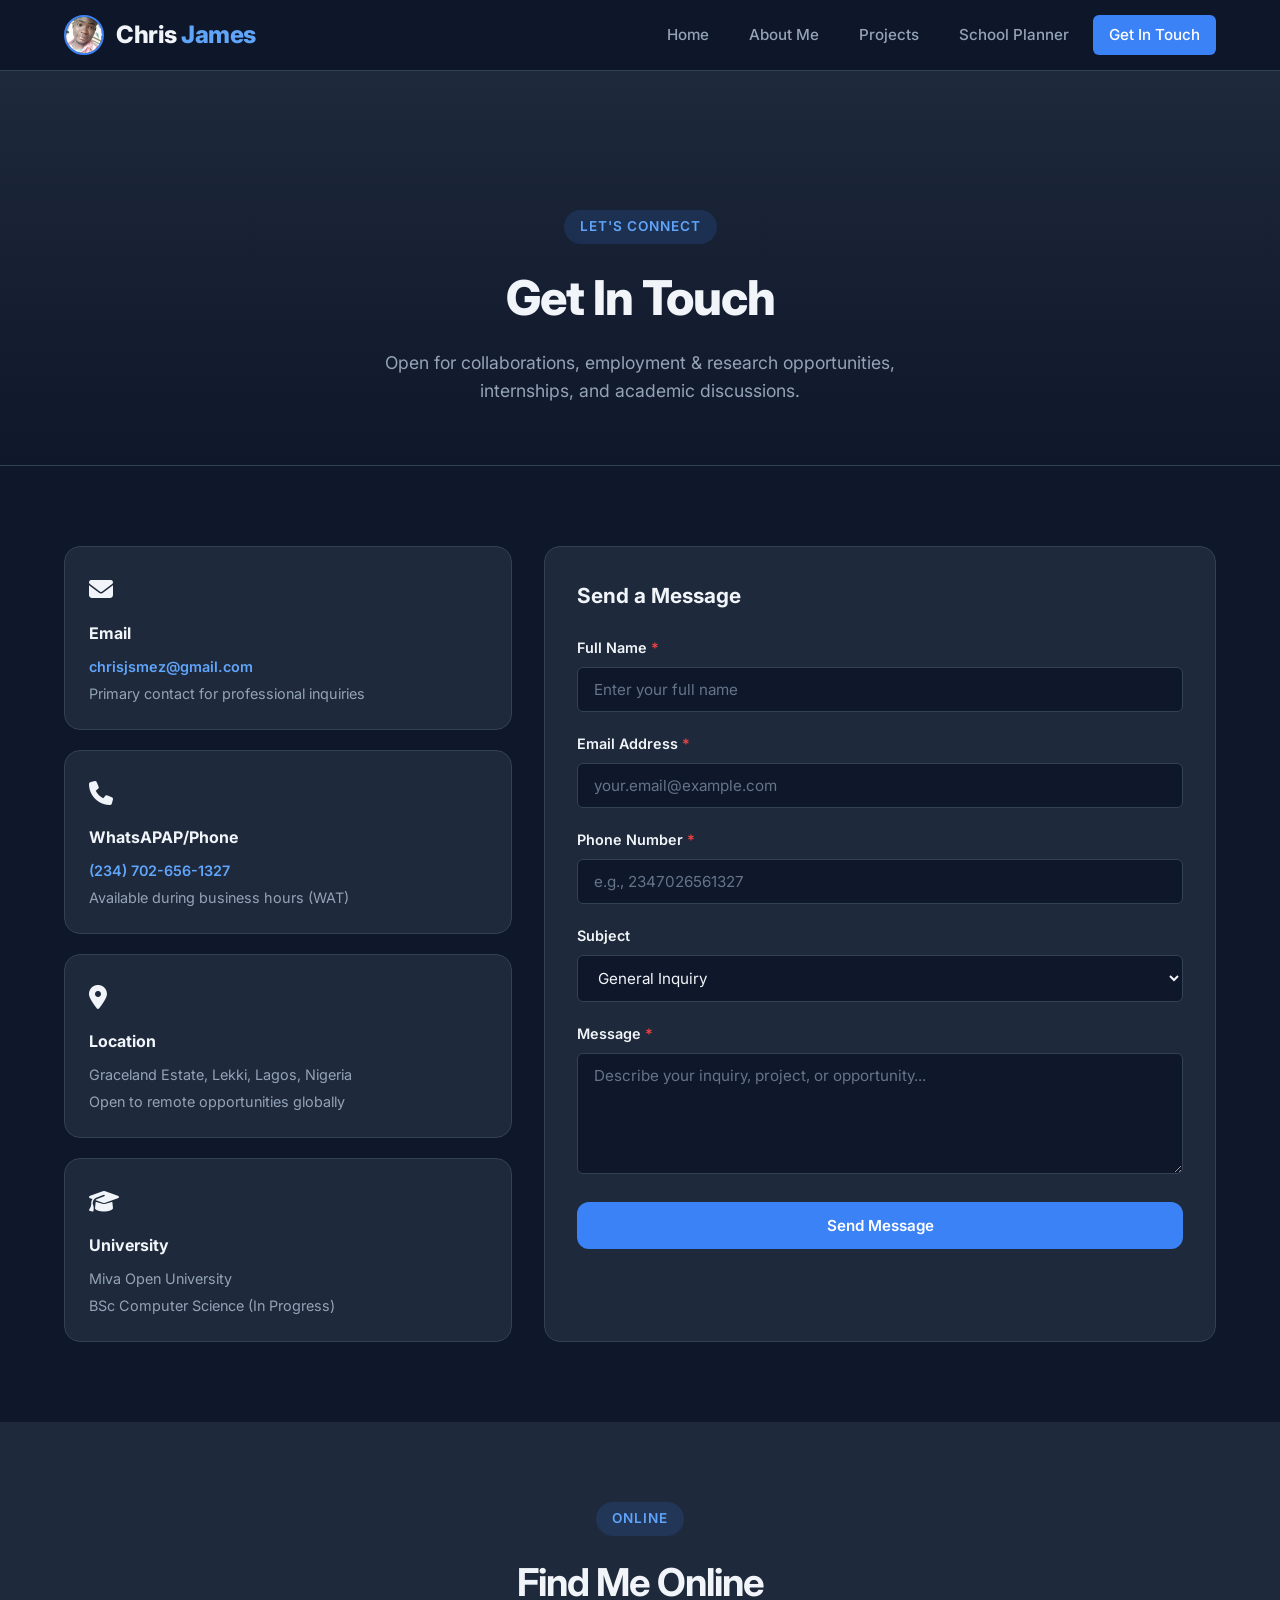
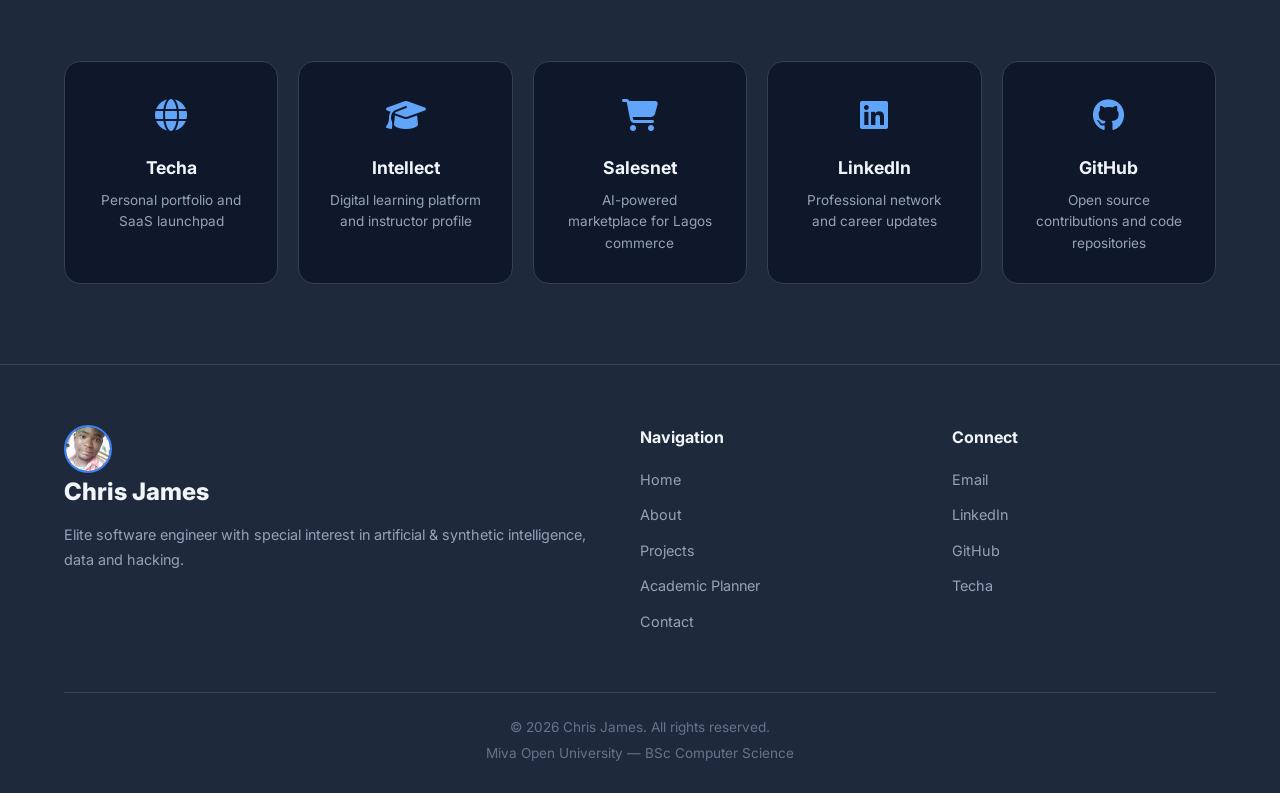
==== commit 8ef2e31d: "whatsapp contact included in the contact page" ====
--- a/contact.html
+++ b/contact.html
@@ -57,7 +57,7 @@
                         </div>
                         <div class="info-card">
                             <div class="info-icon"><i class="fas fa-phone"></i></div>
-                            <h3>Phone</h3>
+                            <h3>WhatsAPAP/Phone</h3>
                             <p><a href="tel:+2347026561327">(234) 702-656-1327</a></p>
                             <p class="info-note">Available during business hours (WAT)</p>
                         </div>
